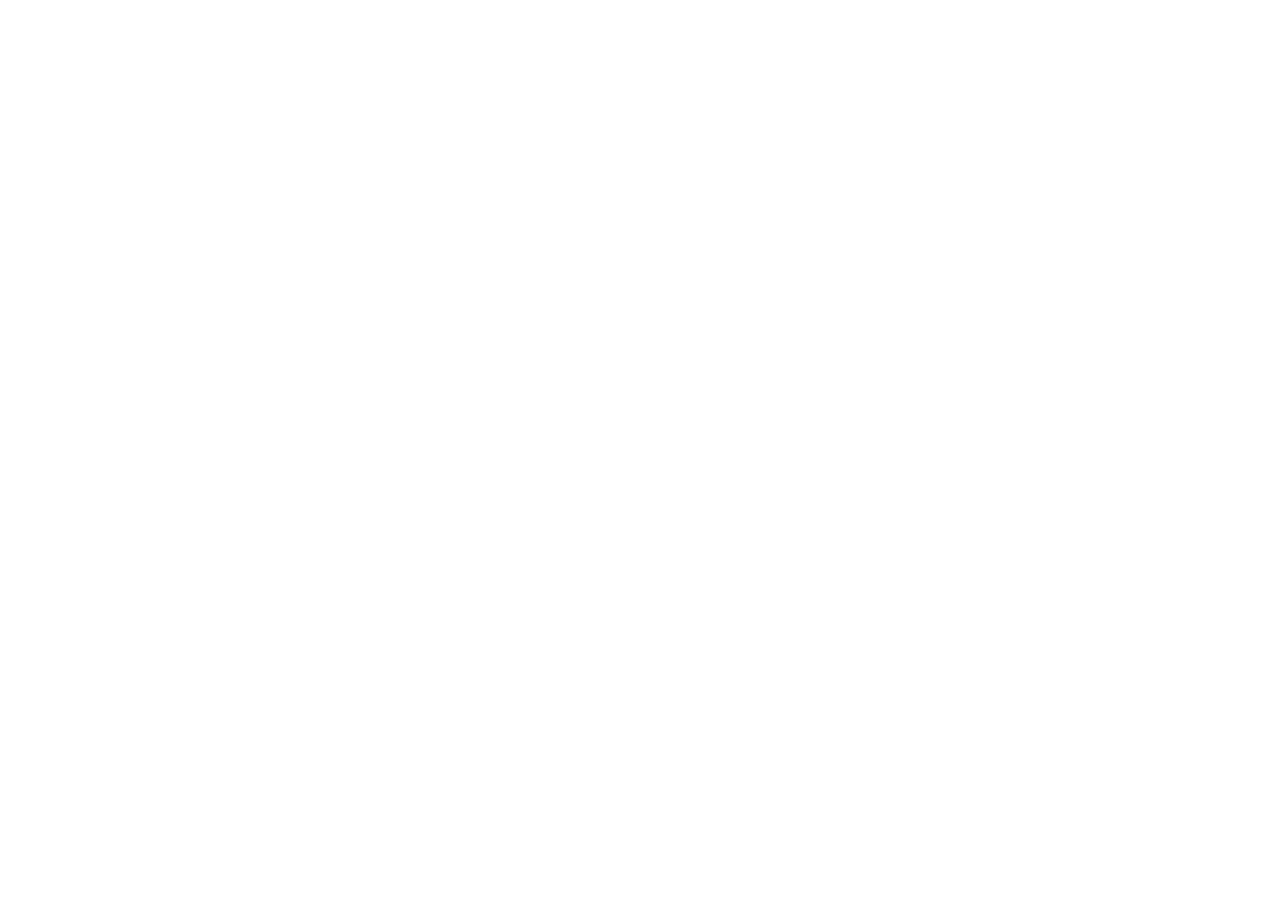
==== spectacles.html @ bd6015cc "Site" ====
<!DOCTYPE html>
<html lang="en">
<head>
    <meta charset="UTF-8">
    <meta name="viewport" content="width=device-width, initial-scale=1.0">
    <title>La Boite</title>
</head>
<body>
    
</body>
</html>
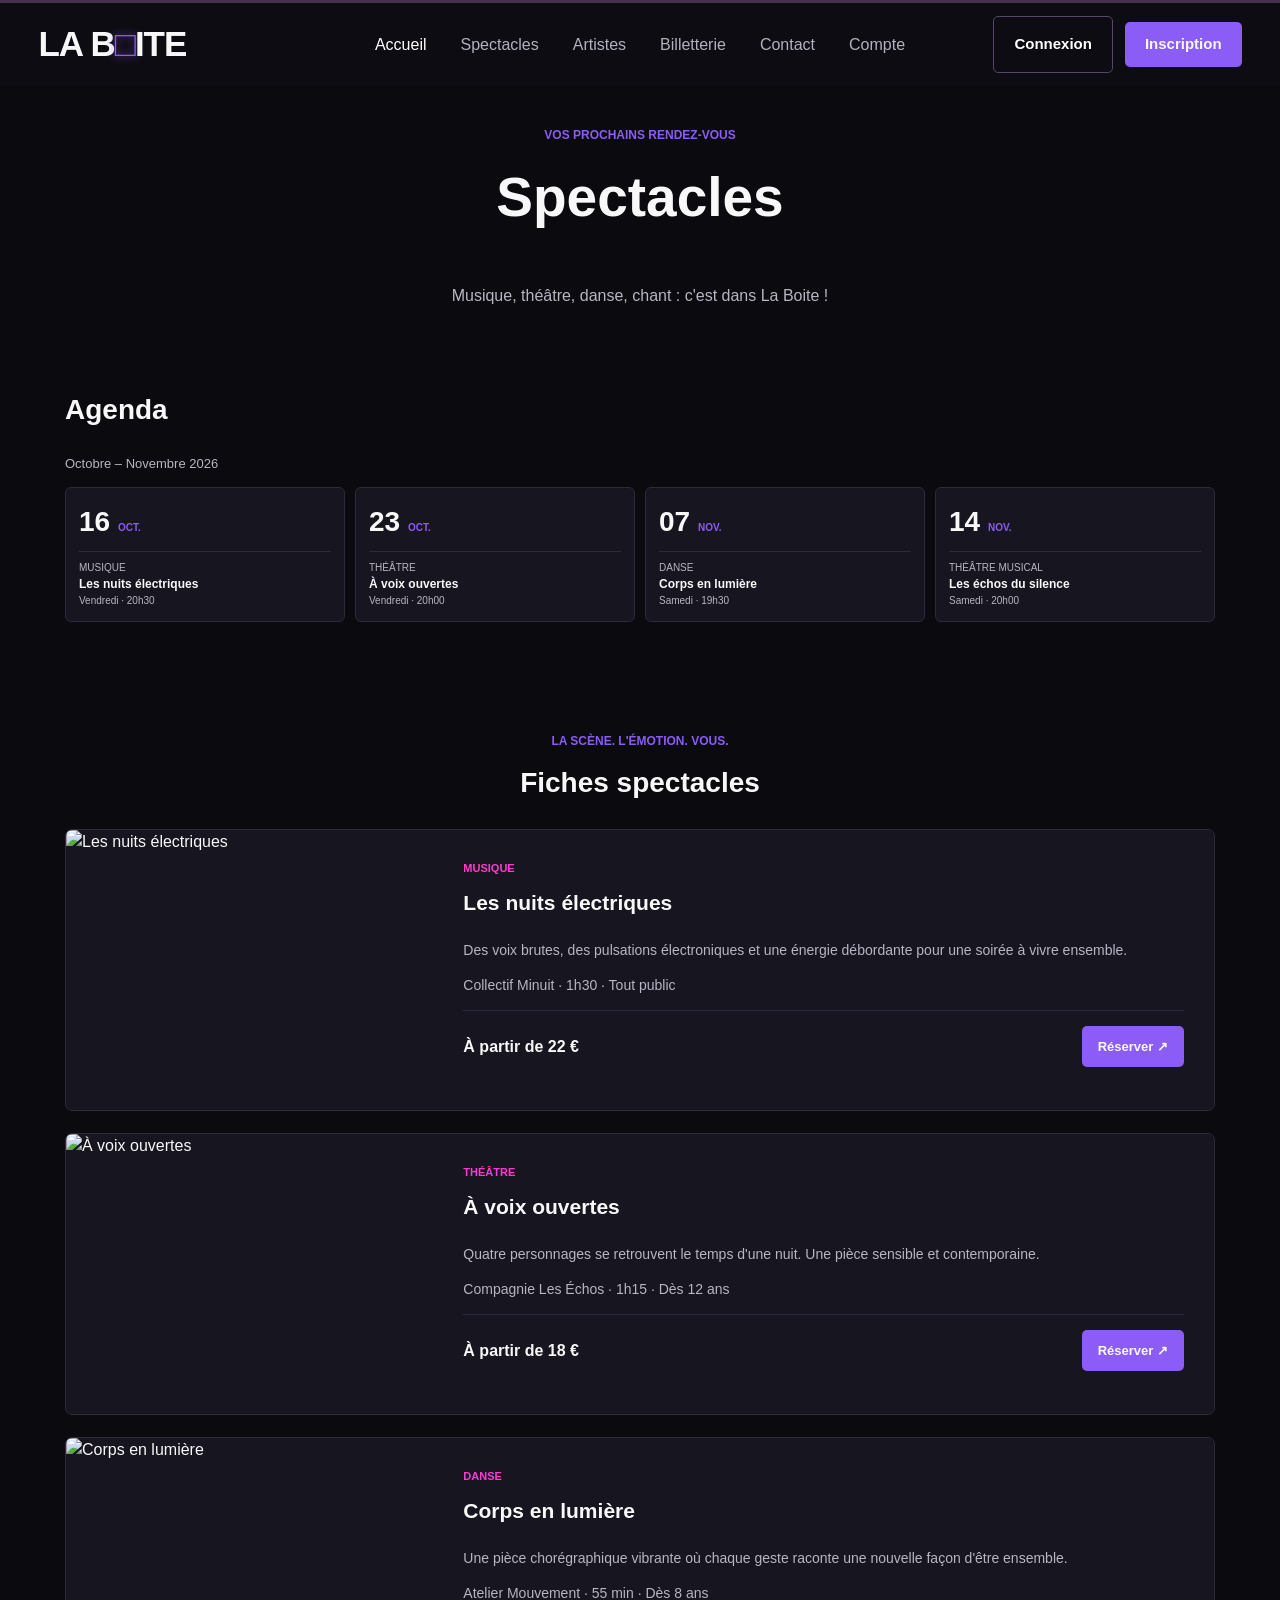
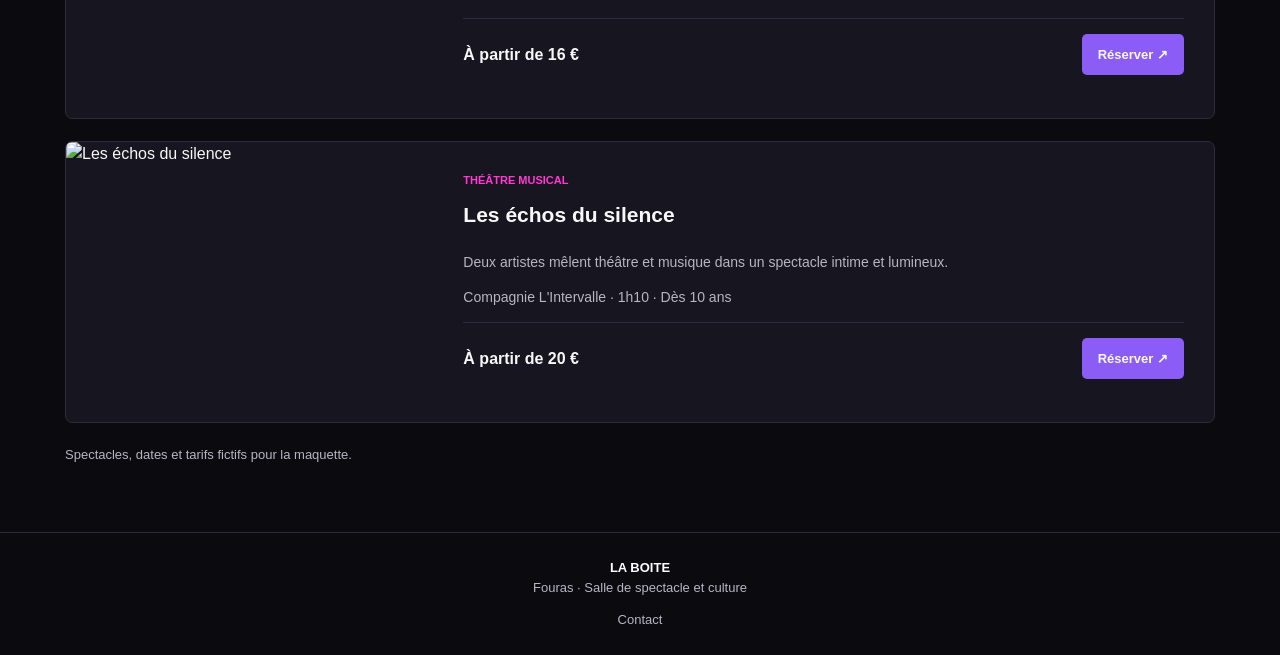
==== commit f2d89dbb: "Add files via upload" ====
--- a/spectacles.html
+++ b/spectacles.html
@@ -1,11 +1,64 @@
-<!DOCTYPE html>
-<html lang="en">
-<head>
-    <meta charset="UTF-8">
-    <meta name="viewport" content="width=device-width, initial-scale=1.0">
-    <title>La Boite</title>
-</head>
-<body>
-    
-</body>
-</html>+<!DOCTYPE html>
+<html lang="fr">
+<head>
+  <meta charset="UTF-8">
+  <meta name="viewport" content="width=device-width, initial-scale=1.0">
+  <title>La Boite - Spectacles</title>
+  <link rel="stylesheet" href="telephone.css">
+  <link rel="stylesheet" href="pc.css">
+</head>
+<body>
+<header>
+  <a class="logo" href="index.html">LA B<span>□</span>ITE</a>
+  <nav>
+    <a href="index.html">Accueil</a>
+    <a href="spectacles.html">Spectacles</a>
+    <a href="index.html#histoire">Artistes</a>
+    <a href="spectacles.html#agenda">Billetterie</a>
+    <a href="index.html#contact">Contact</a>
+    <a href="#compte">Compte</a>
+  </nav>
+  <div class="compte">
+    <a class="connexion" href="#connexion">Connexion</a>
+    <a class="bouton" href="#inscription">Inscription</a>
+  </div>
+</header>
+<main>
+  <section class="intro"><p class="accent">VOS PROCHAINS RENDEZ-VOUS</p><h1>Spectacles</h1><p>Musique, théâtre, danse, chant : c'est dans La Boite !</p></section>
+  <section class="contenu" id="agenda">
+    <h2>Agenda</h2><p class="secondaire">Octobre – Novembre 2026</p>
+    <div class="agenda">
+      <a href="#concert"><strong>16 <small>OCT.</small></strong><span>MUSIQUE</span><b>Les nuits électriques</b><small>Vendredi · 20h30</small></a>
+      <a href="#theatre"><strong>23 <small>OCT.</small></strong><span>THÉÂTRE</span><b>À voix ouvertes</b><small>Vendredi · 20h00</small></a>
+      <a href="#danse"><strong>07 <small>NOV.</small></strong><span>DANSE</span><b>Corps en lumière</b><small>Samedi · 19h30</small></a>
+      <a href="#musical"><strong>14 <small>NOV.</small></strong><span>THÉÂTRE MUSICAL</span><b>Les échos du silence</b><small>Samedi · 20h00</small></a>
+    </div>
+  </section>
+  <section class="contenu">
+    <div class="titre"><p class="accent">LA SCÈNE. L'ÉMOTION. VOUS.</p><h2>Fiches spectacles</h2></div>
+    <article class="fiche" id="concert">
+      <!-- IMAGE À AJOUTER : images/concert.jpg -->
+      <img src="images/concert.jpg" alt="Les nuits électriques">
+      <div><p class="rose">MUSIQUE</p><h3>Les nuits électriques</h3><p>Des voix brutes, des pulsations électroniques et une énergie débordante pour une soirée à vivre ensemble.</p><p class="secondaire">Collectif Minuit · 1h30 · Tout public</p><div class="bas-fiche"><strong>À partir de 22 €</strong><a class="bouton" href="mailto:contact@exemple.fr?subject=Reservation%20concert">Réserver ↗</a></div></div>
+    </article>
+    <article class="fiche" id="theatre">
+      <!-- IMAGE À AJOUTER : images/theatre.jpg -->
+      <img src="images/theatre.jpg" alt="À voix ouvertes">
+      <div><p class="rose">THÉÂTRE</p><h3>À voix ouvertes</h3><p>Quatre personnages se retrouvent le temps d'une nuit. Une pièce sensible et contemporaine.</p><p class="secondaire">Compagnie Les Échos · 1h15 · Dès 12 ans</p><div class="bas-fiche"><strong>À partir de 18 €</strong><a class="bouton" href="mailto:contact@exemple.fr?subject=Reservation%20theatre">Réserver ↗</a></div></div>
+    </article>
+    <article class="fiche" id="danse">
+      <!-- IMAGE À AJOUTER : images/danse.jpg -->
+      <img src="images/danse.jpg" alt="Corps en lumière">
+      <div><p class="rose">DANSE</p><h3>Corps en lumière</h3><p>Une pièce chorégraphique vibrante où chaque geste raconte une nouvelle façon d'être ensemble.</p><p class="secondaire">Atelier Mouvement · 55 min · Dès 8 ans</p><div class="bas-fiche"><strong>À partir de 16 €</strong><a class="bouton" href="mailto:contact@exemple.fr?subject=Reservation%20danse">Réserver ↗</a></div></div>
+    </article>
+    <article class="fiche" id="musical">
+      <!-- IMAGE À AJOUTER : images/musical.jpg -->
+      <img src="images/musical.jpg" alt="Les échos du silence">
+      <div><p class="rose">THÉÂTRE MUSICAL</p><h3>Les échos du silence</h3><p>Deux artistes mêlent théâtre et musique dans un spectacle intime et lumineux.</p><p class="secondaire">Compagnie L'Intervalle · 1h10 · Dès 10 ans</p><div class="bas-fiche"><strong>À partir de 20 €</strong><a class="bouton" href="mailto:contact@exemple.fr?subject=Reservation%20musical">Réserver ↗</a></div></div>
+    </article>
+    <p class="secondaire">Spectacles, dates et tarifs fictifs pour la maquette.</p>
+  </section>
+</main>
+<footer><strong>LA BOITE</strong><p>Fouras · Salle de spectacle et culture</p><a href="index.html#contact">Contact</a></footer>
+</body>
+</html>
--- a/telephone.css
+++ b/telephone.css
@@ -0,0 +1,81 @@
+/* STYLE DE BASE : TÉLÉPHONE */
+:root { --noir:#0A0A0F; --violet:#8B5CF6; --rose:#FF3BD1; --blanc:#F8F8F8; --gris:#B8B5C4; --fond:#17151F; }
+* { box-sizing:border-box; }
+body { margin:0; background:var(--noir); color:var(--blanc); font-family:Arial,sans-serif; line-height:1.5; }
+a { color:inherit; text-decoration:none; }
+img { display:block; max-width:100%; }
+h1,h2,h3,p { margin-top:0; }
+h2 { font-size:28px; }
+h3 { font-size:21px; }
+header { padding:15px; display:flex; flex-direction:column; align-items:center; gap:12px; background:#0D0C12; }
+.logo { font-size:27px; font-weight:bold; }
+.logo span { color:var(--violet); text-shadow:0 0 8px var(--violet); }
+nav { display:flex; justify-content:center; flex-wrap:wrap; gap:15px; font-size:13px; }
+nav a:hover { color:var(--violet); }
+.contenu { width:90%; max-width:1150px; margin:auto; padding:35px 0; }
+.titre { text-align:center; margin-bottom:25px; }
+.accent { color:var(--violet); font-size:12px; font-weight:bold; }
+.rose { color:var(--rose); font-size:11px; font-weight:bold; }
+.secondaire { color:var(--gris); font-size:13px; }
+.bouton { display:inline-block; background:var(--violet); padding:11px 16px; border-radius:5px; font-size:13px; font-weight:bold; }
+.bouton:hover { background:#A178F9; }
+/* IMAGE DE LA BANNIÈRE : accueil.jpg */
+.banniere { min-height:400px; position:relative; display:grid; place-items:center; text-align:center; padding:30px 20px; background:#21172E; }
+.banniere>img { position:absolute; width:100%; height:100%; object-fit:cover; inset:0; }
+.banniere:after { content:""; position:absolute; inset:0; background:rgba(0,0,0,.6); }
+.banniere-texte { position:relative; z-index:1; }
+.banniere h1 { font-size:40px; }
+/* IMAGES DES CARTES : concert.jpg, theatre.jpg, danse.jpg */
+.cartes { display:grid; gap:20px; }
+.carte { background:var(--fond); border:1px solid #30283E; border-radius:7px; overflow:hidden; }
+.carte img { width:100%; height:230px; object-fit:cover; }
+.carte-texte { padding:17px; }
+.carte-texte>p:not(.rose) { color:var(--gris); font-size:13px; }
+.carte-texte a,.centrer a { color:var(--violet); font-weight:bold; font-size:13px; }
+.centrer { text-align:center; margin-top:25px; }
+/* GRANDE IMAGE DE LA SALLE : salle.jpg */
+.grande-image { position:relative; min-height:300px; display:flex; align-items:end; background:#21172E; }
+.grande-image>img { position:absolute; width:100%; height:100%; object-fit:cover; inset:0; }
+.grande-image:after { content:""; position:absolute; inset:0; background:linear-gradient(transparent,rgba(0,0,0,.9)); }
+.grande-image>div { position:relative; z-index:1; width:90%; margin:0 auto 25px; }
+/* IMAGE DE L'HISTOIRE : artistes.jpg */
+.histoire { background:var(--fond); border-radius:7px; overflow:hidden; }
+.histoire img { width:100%; height:240px; object-fit:cover; }
+.histoire>div { padding:20px; }
+.histoire p { color:var(--gris); font-size:14px; }
+/* LOGOS : fouras.png et partenaire.png */
+.partenaires { display:grid; gap:15px; }
+.partenaires>div { border:1px solid #30283E; min-height:130px; display:grid; place-items:center; padding:15px; }
+.partenaires img { max-height:100px; object-fit:contain; }
+/* PAGE SPECTACLES */
+.intro { text-align:center; padding:40px 20px 10px; }
+.intro h1 { font-size:43px; }
+.intro>p:last-child { color:var(--gris); }
+.agenda { display:grid; grid-template-columns:repeat(2,minmax(0,1fr)); gap:10px; }
+.agenda a { display:flex; flex-direction:column; padding:13px; border:1px solid #30283E; background:var(--fond); border-radius:6px; }
+.agenda strong { font-size:28px; }
+.agenda strong small { font-size:10px; color:var(--violet); }
+.agenda span { border-top:1px solid #30283E; margin-top:8px; padding-top:8px; color:var(--gris); font-size:10px; }
+.agenda b { font-size:12px; }
+.agenda a>small { font-size:10px; color:var(--gris); }
+/* IMAGES DES FICHES : concert.jpg, theatre.jpg, danse.jpg, musical.jpg */
+.fiche { background:var(--fond); border:1px solid #30283E; border-radius:7px; overflow:hidden; margin-bottom:22px; }
+.fiche>img { width:100%; height:240px; object-fit:cover; }
+.fiche>div { padding:20px; }
+.fiche>div>p:not(.rose) { color:var(--gris); font-size:14px; }
+.bas-fiche { border-top:1px solid #30283E; padding-top:15px; display:flex; flex-wrap:wrap; align-items:center; justify-content:space-between; gap:12px; }
+footer { border-top:1px solid #30283E; text-align:center; padding:25px; color:var(--gris); font-size:13px; }
+footer strong { color:white; }
+
+/* Boutons du compte : affichage téléphone */
+.compte { display:flex; justify-content:center; gap:10px; align-items:center; }
+.connexion { border:1px solid #554669; border-radius:5px; padding:10px 15px; font-size:13px; }
+.connexion:hover { border-color:var(--violet); }
+
+/* Barre de navigation sur téléphone */
+header { border-top:3px solid #44304f; }
+header nav { gap:14px; }
+header .logo { white-space:nowrap; letter-spacing:-1px; }
+header .logo span { display:inline-block; font-size:27px; line-height:1; color:var(--violet); }
+header .compte .connexion { background:transparent; color:white; font-weight:bold; }
+header .compte .bouton { padding:11px 20px; }
--- a/pc.css
+++ b/pc.css
@@ -0,0 +1,44 @@
+/* Adaptation tablette et ordinateur. Charger après telephone.css. */
+/* TABLETTE : à partir de 650 pixels */
+@media (min-width:650px) {
+ header { flex-direction:row; justify-content:space-between; padding:15px 5%; }
+ .cartes,.partenaires { grid-template-columns:repeat(2,1fr); }
+ .histoire { display:grid; grid-template-columns:1fr 1fr; }
+ .histoire img { height:100%; }
+ .agenda { grid-template-columns:repeat(4,minmax(0,1fr)); }
+ .fiche { display:grid; grid-template-columns:32% 1fr; }
+ .fiche>img { height:100%; min-height:280px; }
+}
+/* ORDINATEUR : à partir de 1000 pixels */
+@media (min-width:1000px) {
+ .contenu { padding:55px 0; }
+ .banniere { min-height:550px; }
+ .banniere h1 { font-size:60px; }
+ .cartes { grid-template-columns:repeat(3,1fr); }
+ .grande-image { min-height:370px; }
+ .intro h1 { font-size:55px; }
+ .fiche>div { padding:30px; }
+}
+
+/* Menu centré et boutons à droite sur ordinateur */
+@media (min-width:1000px) {
+ header { display:grid; grid-template-columns:1fr auto 1fr; align-items:center; gap:18px; }
+ header .logo { justify-self:start; }
+ header nav { justify-self:center; flex-wrap:nowrap; white-space:nowrap; }
+ header .compte { justify-self:end; white-space:nowrap; }
+}
+
+/* Barre identique à la maquette : logo à gauche, liens au centre, compte à droite */
+@media (min-width:1100px) {
+ header { display:grid; grid-template-columns:minmax(190px,1fr) auto minmax(190px,1fr); align-items:center; padding:12px 3%; gap:20px; min-height:86px; }
+ header .logo { justify-self:start; font-size:35px; }
+ header .logo span { font-size:35px; }
+ header nav { justify-self:center; display:flex; flex-wrap:nowrap; gap:34px; font-size:16px; color:#b5b0c0; }
+ header nav a:first-child { color:#fff; }
+ header .compte { justify-self:end; gap:12px; }
+ header .compte a { padding:16px 20px; font-size:15px; }
+}
+@media (min-width:650px) and (max-width:1099px) {
+ header { flex-wrap:wrap; justify-content:center; }
+ header nav { order:3; width:100%; justify-content:center; }
+}
